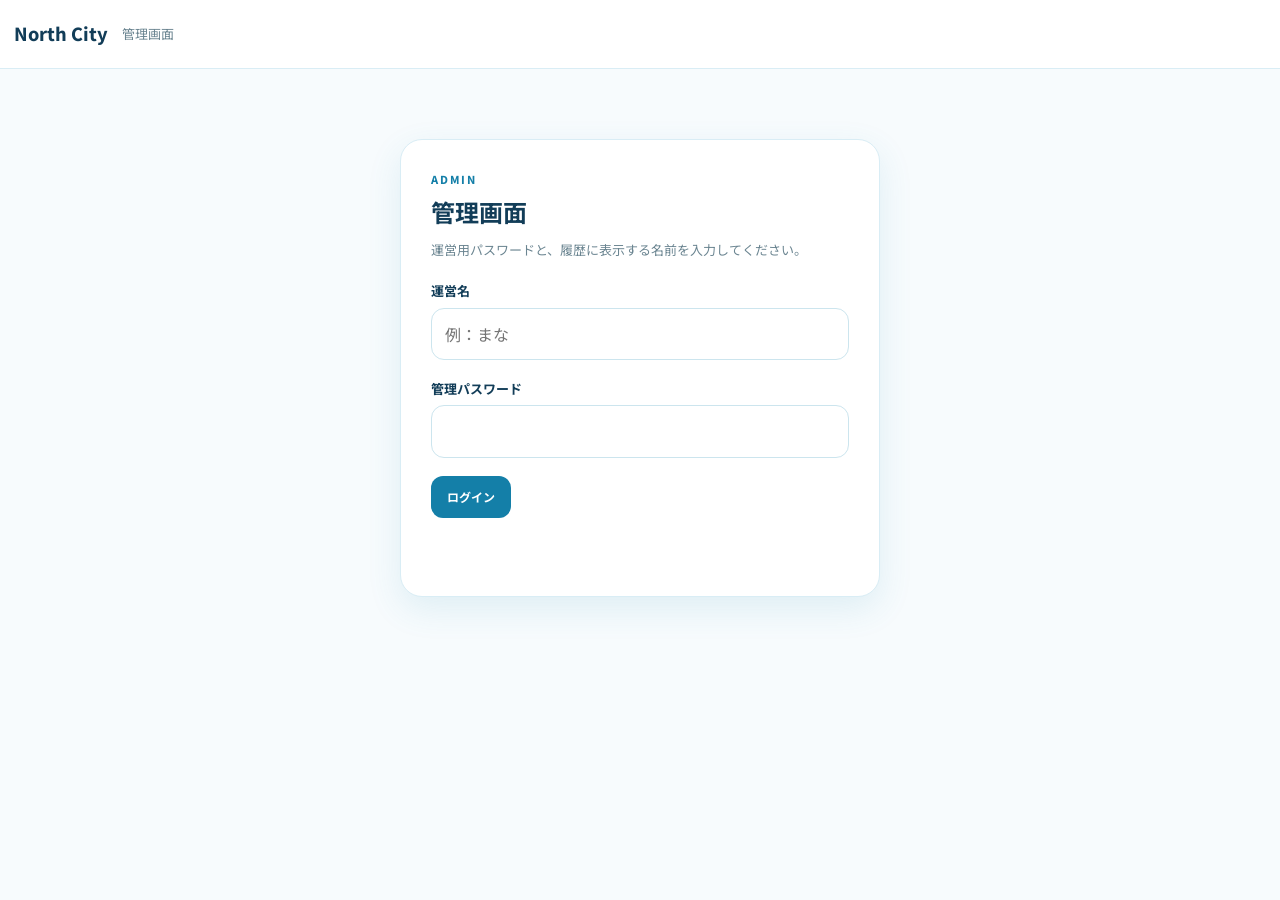
==== admin.html @ 4700067b "Add files via upload" ====
<!doctype html><html lang="ja"><head><meta charset="utf-8"><meta name="viewport" content="width=device-width,initial-scale=1"><meta name="robots" content="noindex,nofollow"><title>North City | 管理</title><link rel="stylesheet" href="admin.css"></head><body>
<header class="admin-header"><div class="admin-header-inner"><a href="/" class="admin-brand">North City</a><span>管理画面</span></div></header>
<main class="admin-shell">
<section id="loginView" class="panel login-panel"><p class="eyebrow">ADMIN</p><h1>管理画面</h1><p class="help">運営用パスワードと、履歴に表示する名前を入力してください。</p><label class="field"><span>運営名</span><input id="adminName" placeholder="例：まな"></label><label class="field"><span>管理パスワード</span><input id="adminToken" type="password"></label><button id="loginButton" class="button primary">ログイン</button><p id="loginMessage" class="message"></p></section>
<section id="adminView" hidden>
<div class="top-actions"><div><p class="eyebrow">NORTH CITY ADMIN</p><h1 id="pageTitle">管理トップ</h1><p class="help" id="pageHelp">変更したいものを選んでください。</p></div><div class="top-buttons"><button id="homeButton" class="button secondary" hidden>管理トップ</button><button id="logoutButton" class="button secondary">ログアウト</button></div></div>
<section id="homePage" class="admin-page"><div class="admin-home-grid">
<button class="admin-home-card" data-page="rules"><span>📘</span><div><strong>ルール管理</strong><small>追加・編集・階層・必読・履歴</small></div></button>
<button class="admin-home-card" data-page="images"><span>🖼️</span><div><strong>画像管理</strong><small>画像を選んでR2へアップロード</small></div></button>
<button class="admin-home-card" data-page="news"><span>📢</span><div><strong>お知らせ管理</strong><small>重要告知・公開・下書き</small></div></button>
<button class="admin-home-card" data-page="faq"><span>❓</span><div><strong>FAQ管理</strong><small>よくある質問を追加・編集</small></div></button>
<button class="admin-home-card" data-page="settings"><span>⚙️</span><div><strong>サイト設定</strong><small>Season・時間・リンク・トップ文</small></div></button>
</div><div id="dashboardNote" class="panel dashboard-note"></div></section>

<section id="rulesPage" class="admin-page" hidden>
<nav class="manager-tabs"><button class="tab active" data-rule-tab="small">小タイトル・ルール</button><button class="tab" data-rule-tab="middle">中タイトル</button><button class="tab" data-rule-tab="major">大タイトル</button></nav>
<div id="smallTab"><div class="admin-grid"><aside class="panel rule-list-panel"><div class="list-head"><div class="list-head-row"><strong>ルール一覧</strong><button id="newRule" class="mini-button">＋新規</button></div><input id="ruleSearch" placeholder="検索"></div><div id="ruleList" class="rule-list"></div></aside>
<section class="panel editor-panel"><div class="editor-head"><h2 id="ruleEditorTitle">新しいルール</h2><span id="ruleStatus" class="status-badge draft">下書き</span></div><form id="ruleForm">
<div class="form-grid two"><label class="field"><span>大タイトル</span><select id="ruleMajor"></select></label><label class="field"><span>中タイトル</span><select id="ruleMiddle"></select></label></div>
<label class="switch-line required-line"><input id="ruleRequired" type="checkbox"><span><strong>必読にする</strong><small>市民側に「必読」マークを表示</small></span></label>
<label class="field"><span>ルール名</span><input id="ruleTitle" required></label><label class="field"><span>短い説明</span><input id="ruleSummary"></label><label class="field"><span>本文</span><textarea id="ruleContent" rows="8" required></textarea></label>
<div class="details-box"><strong>長い補足・例外</strong><textarea id="ruleDetails" rows="5"></textarea><label class="switch-line"><input id="ruleCollapsed" type="checkbox" checked><span>折りたたんで表示</span></label></div>
<div class="form-grid two"><label class="field"><span>重要度</span><select id="ruleType"><option value="normal">通常</option><option value="note">補足</option><option value="caution">注意</option><option value="important">重要</option><option value="prohibited">禁止</option></select></label><label class="field"><span>今回の更新内容</span><input id="ruleNote"></label></div>
<label class="switch-line required-line"><input id="rulePublished" type="checkbox"><span><strong>公開する</strong><small>OFFなら下書き</small></span></label>
<details class="advanced"><summary>詳細設定</summary><div class="advanced-body"><label class="field"><span>検索キーワード</span><input id="ruleKeywords"></label><label class="field"><span>固定URL ID</span><input id="ruleSlug"></label></div></details>
<div id="unsaved" class="unsaved" hidden>● 未保存の変更があります</div><div class="save-bar"><div class="tool-buttons"><button type="button" id="ruleUp" class="button secondary">↑</button><button type="button" id="ruleDown" class="button secondary">↓</button><button type="button" id="ruleHistory" class="button secondary">履歴</button></div><div class="danger-actions"><button type="button" id="ruleRestore" class="button secondary" hidden>復元</button><button type="button" id="ruleRetire" class="button danger">廃止</button><button type="button" id="ruleDelete" class="button danger-solid" hidden>完全削除</button><button class="button primary big">保存</button></div></div>
</form></section></div></div>
<div id="middleTab" hidden><div class="panel title-manager"><h2>中タイトル</h2><div class="inline-editor"><label class="field"><span>大タイトル</span><select id="middleMajor"></select></label><label class="field"><span>中タイトル名</span><input id="middleTitle"></label><label class="field"><span>カテゴリ説明</span><textarea id="middleDescription" rows="3"></textarea></label><label class="switch-line"><input id="middleRequired" type="checkbox"><span>必読カテゴリ</span></label><div class="inline-actions"><button id="middleCancel" class="button secondary" hidden>キャンセル</button><button id="middleSave" class="button primary">追加</button></div></div><div id="middleList" class="title-list"></div></div></div>
<div id="majorTab" hidden><div class="panel title-manager"><h2>大タイトル</h2><div class="inline-editor"><label class="field"><span>大タイトル名</span><input id="majorTitle"></label><label class="field"><span>カテゴリ説明</span><textarea id="majorDescription" rows="3"></textarea></label><label class="switch-line"><input id="majorRequired" type="checkbox"><span>必読カテゴリ</span></label><div class="inline-actions"><button id="majorCancel" class="button secondary" hidden>キャンセル</button><button id="majorSave" class="button primary">追加</button></div></div><div id="majorList" class="title-list"></div></div></div>
</section>

<section id="imagesPage" class="admin-page" hidden><div class="panel simple-manager"><h2>画像管理</h2><p class="help">画像が設定されていない場所は、市民側では何も表示しません。</p><div id="r2Warning" class="warning" hidden>R2がまだ接続されていません。SETUP-R2.txtの手順で最初の1回だけ設定してください。</div><form id="imageForm" class="inline-editor"><label class="field"><span>表示場所</span><select id="imageSlot"><option value="hero">トップ画像</option><option value="news">お知らせ画像</option><option value="gallery">ギャラリー</option><option value="rule">ルール補足画像</option></select></label><label class="field"><span>画像</span><input id="imageFile" type="file" accept="image/png,image/jpeg,image/webp,image/gif"></label><label class="field"><span>タイトル（任意）</span><input id="imageTitle"></label><label class="field"><span>代替テキスト（任意）</span><input id="imageAlt"></label><button class="button primary">アップロード</button></form><div id="imageList" class="media-grid"></div></div></section>

<section id="newsPage" class="admin-page" hidden><div class="two-manager"><div class="panel simple-manager"><h2>お知らせ編集</h2><input id="newsId" type="hidden"><label class="field"><span>タイトル</span><input id="newsTitle"></label><label class="field"><span>本文</span><textarea id="newsBody" rows="6"></textarea></label><div class="form-grid two"><label class="field"><span>タグ</span><select id="newsTag"><option>NEWS</option><option>UPDATE</option><option>EVENT</option><option>IMPORTANT</option></select></label><label class="switch-line"><input id="newsImportant" type="checkbox"><span>重要</span></label></div><label class="switch-line"><input id="newsPublished" type="checkbox"><span>公開する</span></label><div class="inline-actions"><button id="newsReset" class="button secondary">新規に戻す</button><button id="newsSave" class="button primary">保存</button></div></div><div class="panel simple-manager"><h2>お知らせ一覧</h2><div id="newsList" class="title-list"></div></div></div></section>

<section id="faqPage" class="admin-page" hidden><div class="two-manager"><div class="panel simple-manager"><h2>FAQ編集</h2><input id="faqId" type="hidden"><label class="field"><span>カテゴリ</span><input id="faqCategory"></label><label class="field"><span>質問</span><input id="faqQuestion"></label><label class="field"><span>回答</span><textarea id="faqAnswer" rows="6"></textarea></label><label class="switch-line"><input id="faqPublished" type="checkbox"><span>公開する</span></label><div class="inline-actions"><button id="faqReset" class="button secondary">新規に戻す</button><button id="faqSave" class="button primary">保存</button></div></div><div class="panel simple-manager"><h2>FAQ一覧</h2><div id="faqList" class="title-list"></div></div></div></section>

<section id="settingsPage" class="admin-page" hidden><div class="panel simple-manager"><h2>サイト設定</h2><div class="form-grid two"><label class="field"><span>現在のSeason</span><input id="setSeason"></label><label class="field"><span>Season補足</span><input id="setSeasonNote"></label><label class="field"><span>OPEN時間</span><input id="setOpen"></label><label class="field"><span>再起動</span><input id="setRestart"></label><label class="field"><span>犯罪可能時間</span><input id="setCrime"></label><label class="field"><span>犯罪時間補足</span><input id="setCrimeNote"></label><label class="field"><span>Discord URL</span><input id="setDiscord"></label><label class="field"><span>公式X URL</span><input id="setX"></label></div><label class="field"><span>トップの一言</span><input id="setHeroTitle"></label><label class="field"><span>トップ説明</span><input id="setHeroCopy"></label><label class="switch-line"><input id="setNoticeEnabled" type="checkbox"><span>重要なお知らせ帯を表示</span></label><label class="field"><span>重要なお知らせ文</span><input id="setNoticeText"></label><button id="settingsSave" class="button primary big">設定を保存</button></div></section>
</section></main><dialog id="dialog"><div class="dialog-head"><strong id="dialogTitle"></strong><button id="dialogClose" class="icon-button">×</button></div><div id="dialogBody" class="dialog-body"></div></dialog><script src="admin.js?v=complete1"></script></body></html>
---- admin.css ----
@import url('https://fonts.googleapis.com/css2?family=Noto+Sans+JP:wght@400;500;600;700;800&display=swap');
:root{--blue:#62c9ee;--blue-dark:#147fa8;--blue-deep:#123d58;--blue-pale:#eefaff;--line:#d9edf5;--text:#183746;--muted:#6b8591;--danger:#b74c4c;--shadow:0 12px 34px rgba(47,145,178,.12)}*{box-sizing:border-box}body{margin:0;background:#f7fbfd;color:var(--text);font-family:"Noto Sans JP",system-ui,sans-serif;line-height:1.65}button,input,textarea,select{font:inherit}button{cursor:pointer}.admin-header{position:sticky;top:0;z-index:20;background:#fff;border-bottom:1px solid var(--line)}.admin-header-inner{width:min(1280px,calc(100% - 28px));min-height:68px;margin:auto;display:flex;align-items:center;gap:14px}.admin-brand{color:var(--blue-deep);font-weight:800;text-decoration:none;font-size:18px}.admin-header span{color:var(--muted);font-size:13px}.admin-shell{width:min(1280px,calc(100% - 28px));margin:34px auto 70px}.panel{background:#fff;border:1px solid var(--line);border-radius:22px;box-shadow:var(--shadow)}.login-panel{max-width:480px;margin:70px auto;padding:30px}.eyebrow{margin:0 0 4px;color:var(--blue-dark);font-size:11px;font-weight:800;letter-spacing:.16em}h1,h2{margin:0;color:var(--blue-deep)}.help{margin:7px 0 20px;color:var(--muted);font-size:13px}.message{min-height:22px;color:var(--danger);font-size:13px}.top-actions{display:flex;align-items:end;justify-content:space-between;gap:20px;margin-bottom:18px}.manager-tabs,.status-tabs{display:flex;gap:8px;flex-wrap:wrap}.manager-tabs{margin-bottom:16px}.status-tabs{margin-bottom:12px}.tab,.status-tab{border:1px solid var(--line);background:#fff;color:var(--blue-deep);border-radius:12px;padding:9px 13px;font-size:12px;font-weight:700}.tab.active,.status-tab.active{background:var(--blue-dark);color:#fff;border-color:var(--blue-dark)}.admin-grid{display:grid;grid-template-columns:340px 1fr;gap:18px;align-items:start}.rule-list-panel{position:sticky;top:88px;overflow:hidden}.list-head{padding:16px;border-bottom:1px solid var(--line)}.list-head-row{display:flex;justify-content:space-between;align-items:center;margin-bottom:10px}.mini-button{border:0;background:var(--blue-pale);color:var(--blue-dark);border-radius:9px;padding:6px 9px;font-size:11px;font-weight:800}.rule-list{max-height:calc(100vh - 210px);overflow:auto;padding:8px}.rule-row{display:grid;grid-template-columns:1fr auto;gap:6px;align-items:center;padding:9px;border-radius:13px}.rule-row:hover,.rule-row.active{background:var(--blue-pale)}.rule-main{border:0;background:transparent;text-align:left;padding:0;color:var(--text)}.rule-main strong{display:block;font-size:13px}.rule-main small{display:block;color:var(--muted);font-size:10px;margin-top:2px}.row-status{border-radius:99px;padding:3px 7px;font-size:9px;font-weight:800}.row-status.published{background:#e8f8ee;color:#38704d}.row-status.draft{background:#fff4d8;color:#8c6a15}.row-status.retired{background:#edf0f2;color:#66737a}.editor-panel{padding:26px}.editor-head{display:flex;justify-content:space-between;align-items:start;margin-bottom:22px}.status-badge{padding:4px 9px;border-radius:99px;font-size:10px;font-weight:800}.status-badge.published{background:#e8f8ee;color:#38704d}.status-badge.draft{background:#fff4d8;color:#8c6a15}.status-badge.retired{background:#edf0f2;color:#66737a}.field{display:block;margin-bottom:18px}.field>span{display:block;margin-bottom:6px;color:var(--blue-deep);font-size:13px;font-weight:700}.field small,.details-head small,.switch-line small{display:block;margin-top:5px;color:var(--muted);font-size:11px}input,textarea,select{width:100%;border:1px solid #cce5ee;border-radius:13px;background:#fff;color:var(--text);padding:12px 13px;outline:none}textarea{resize:vertical;min-height:110px}.form-grid{display:grid;gap:14px}.form-grid.two{grid-template-columns:1fr 1fr}.details-box,.publish-box,.preview-box,.inline-editor{margin:4px 0 18px;padding:17px;border:1px solid var(--line);border-radius:16px;background:#fbfeff}.details-head{display:flex;justify-content:space-between;gap:16px;align-items:start;margin-bottom:12px}.switch-line{display:flex;align-items:center;gap:9px;font-size:12px;color:var(--text)}.switch-line input{width:18px;height:18px;flex:none}.advanced{margin:0 0 18px;border:1px solid var(--line);border-radius:16px}.advanced summary{padding:15px 17px;cursor:pointer;font-size:13px;font-weight:700;color:var(--blue-deep)}.advanced-body{padding:0 17px 2px}.preview-head{display:flex;justify-content:space-between;gap:12px;margin-bottom:12px}.preview-head span{color:var(--muted);font-size:11px}.preview-card{background:#fff;border:1px solid var(--line);border-radius:15px;padding:17px}.preview-card p{white-space:pre-wrap}.save-bar{display:flex;justify-content:space-between;align-items:center;gap:10px;margin-top:24px;padding:12px;background:#fff;border:1px solid var(--line);border-radius:16px}.tool-buttons,.danger-actions,.inline-actions{display:flex;gap:7px;flex-wrap:wrap}.inline-actions{justify-content:flex-end}.button{border:1px solid transparent;border-radius:12px;padding:10px 15px;font-weight:700;font-size:12px}.button.primary{background:var(--blue-dark);color:#fff}.button.secondary{background:#fff;border-color:#bfdce7;color:var(--blue-dark)}.button.danger{background:#fff;border-color:#efcaca;color:var(--danger)}.button.danger-solid{background:var(--danger);color:#fff}.button:disabled{opacity:.45}.title-manager{padding:24px}.title-list{display:grid;gap:8px}.title-item{display:grid;grid-template-columns:1fr auto;gap:12px;align-items:center;border:1px solid var(--line);border-radius:14px;padding:12px 14px}.title-item strong{display:block;color:var(--blue-deep);font-size:13px}.title-item small{color:var(--muted);font-size:10px}.title-actions{display:flex;gap:6px}.tiny{border:1px solid var(--line);background:#fff;color:var(--blue-dark);border-radius:9px;padding:6px 9px;font-size:11px}dialog{width:min(760px,calc(100% - 28px));max-height:84vh;border:0;border-radius:20px;padding:0}.dialog-head{display:flex;justify-content:space-between;align-items:center;padding:18px;border-bottom:1px solid var(--line)}.dialog-body{padding:16px;overflow:auto;max-height:68vh}.icon-button{border:0;background:transparent;font-size:24px}.diff-columns{display:grid;grid-template-columns:1fr 1fr;gap:10px}.diff-columns pre{white-space:pre-wrap;font-family:inherit;background:#f7fafb;padding:10px;border-radius:10px}.diff-columns pre:last-child{background:#effaff}@media(max-width:980px){.admin-grid{grid-template-columns:1fr}.rule-list-panel{position:static}.rule-list{max-height:320px}.save-bar{align-items:stretch;flex-direction:column}}@media(max-width:620px){.admin-shell{width:calc(100% - 18px);margin-top:18px}.top-actions{align-items:stretch;flex-direction:column}.editor-panel,.title-manager{padding:17px}.form-grid.two{grid-template-columns:1fr}.details-head{flex-direction:column}.tool-buttons,.danger-actions{display:grid;grid-template-columns:1fr 1fr}.danger-actions .primary{grid-column:1/-1}.diff-columns{grid-template-columns:1fr}.manager-tabs .tab,.status-tabs .status-tab{flex:1}.title-item{grid-template-columns:1fr}.title-actions{justify-content:flex-end}}


.admin-home-grid{display:grid;grid-template-columns:repeat(2,1fr);gap:16px}.admin-home-card{min-height:130px;border:1px solid var(--line);background:#fff;border-radius:20px;padding:22px;display:flex;gap:16px;align-items:center;text-align:left;box-shadow:var(--shadow);color:var(--text)}.admin-home-card>span{font-size:32px}.admin-home-card strong{display:block;color:var(--blue-deep);font-size:18px}.admin-home-card small{display:block;color:var(--muted);margin-top:5px}.dashboard-note{margin-top:18px;padding:20px}.top-buttons{display:flex;gap:8px}.simple-manager{padding:24px}.two-manager{display:grid;grid-template-columns:1fr 1fr;gap:18px}.required-line{padding:13px;border:1px solid var(--line);border-radius:13px;margin-bottom:18px;background:#fbfeff}.required-badge{display:inline-block;padding:2px 7px;border-radius:99px;background:#fff0d9;color:#a66300;font-size:9px;font-weight:800;vertical-align:middle}.unsaved{position:sticky;bottom:78px;background:#fff4d8;color:#7a5b10;border:1px solid #f1dda5;border-radius:10px;padding:8px 12px;font-size:11px;font-weight:800}.warning{padding:12px;border-radius:12px;background:#fff4d8;color:#7a5b10;margin:12px 0}.media-grid{display:grid;grid-template-columns:repeat(3,1fr);gap:12px;margin-top:18px}.media-item{border:1px solid var(--line);border-radius:14px;overflow:hidden;background:#fff}.media-item img{width:100%;aspect-ratio:16/10;object-fit:cover;display:block}.media-item>div{padding:10px}.media-item small{display:block;color:var(--muted)}.history-item{border:1px solid var(--line);border-radius:12px;padding:12px;margin-bottom:8px}.history-item small{display:block;color:var(--muted)}@media(max-width:760px){.admin-home-grid,.two-manager{grid-template-columns:1fr}.media-grid{grid-template-columns:1fr 1fr}}@media(max-width:480px){.media-grid{grid-template-columns:1fr}}
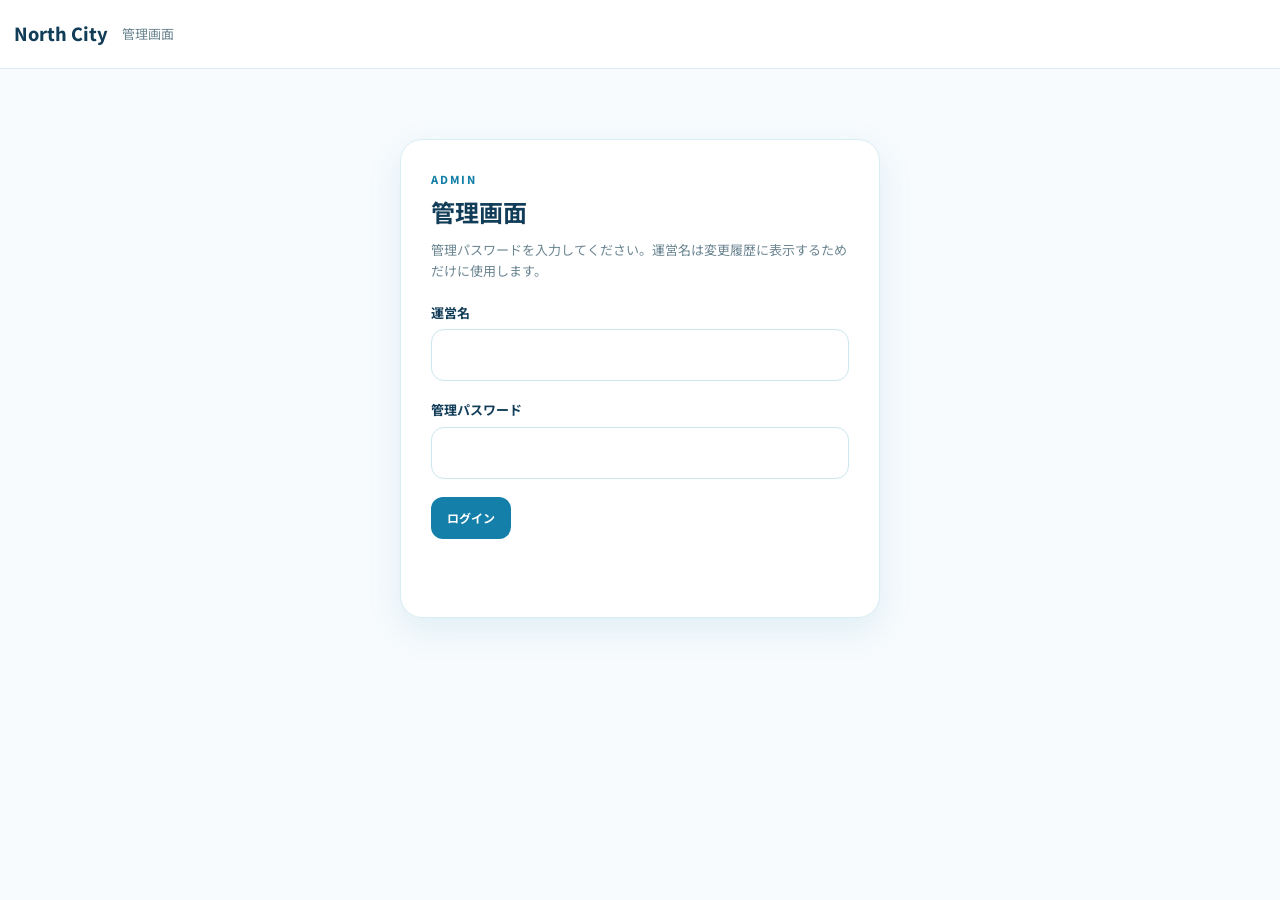
==== commit a09e12bf: "Add files via upload" ====
--- a/admin.html
+++ b/admin.html
@@ -1,7 +1,7 @@
 <!doctype html><html lang="ja"><head><meta charset="utf-8"><meta name="viewport" content="width=device-width,initial-scale=1"><meta name="robots" content="noindex,nofollow"><title>North City | 管理</title><link rel="stylesheet" href="admin.css"></head><body>
 <header class="admin-header"><div class="admin-header-inner"><a href="/" class="admin-brand">North City</a><span>管理画面</span></div></header>
 <main class="admin-shell">
-<section id="loginView" class="panel login-panel"><p class="eyebrow">ADMIN</p><h1>管理画面</h1><p class="help">運営用パスワードと、履歴に表示する名前を入力してください。</p><label class="field"><span>運営名</span><input id="adminName" placeholder="例：まな"></label><label class="field"><span>管理パスワード</span><input id="adminToken" type="password"></label><button id="loginButton" class="button primary">ログイン</button><p id="loginMessage" class="message"></p></section>
+<section id="loginView" class="panel login-panel"><p class="eyebrow">ADMIN</p><h1>管理画面</h1><p class="help">管理パスワードを入力してください。運営名は変更履歴に表示するためだけに使用します。</p><label class="field"><span>運営名</span><input id="adminName"></label><label class="field"><span>管理パスワード</span><input id="adminToken" type="password"></label><button id="loginButton" class="button primary">ログイン</button><p id="loginMessage" class="message"></p></section>
 <section id="adminView" hidden>
 <div class="top-actions"><div><p class="eyebrow">NORTH CITY ADMIN</p><h1 id="pageTitle">管理トップ</h1><p class="help" id="pageHelp">変更したいものを選んでください。</p></div><div class="top-buttons"><button id="homeButton" class="button secondary" hidden>管理トップ</button><button id="logoutButton" class="button secondary">ログアウト</button></div></div>
 <section id="homePage" class="admin-page"><div class="admin-home-grid">
